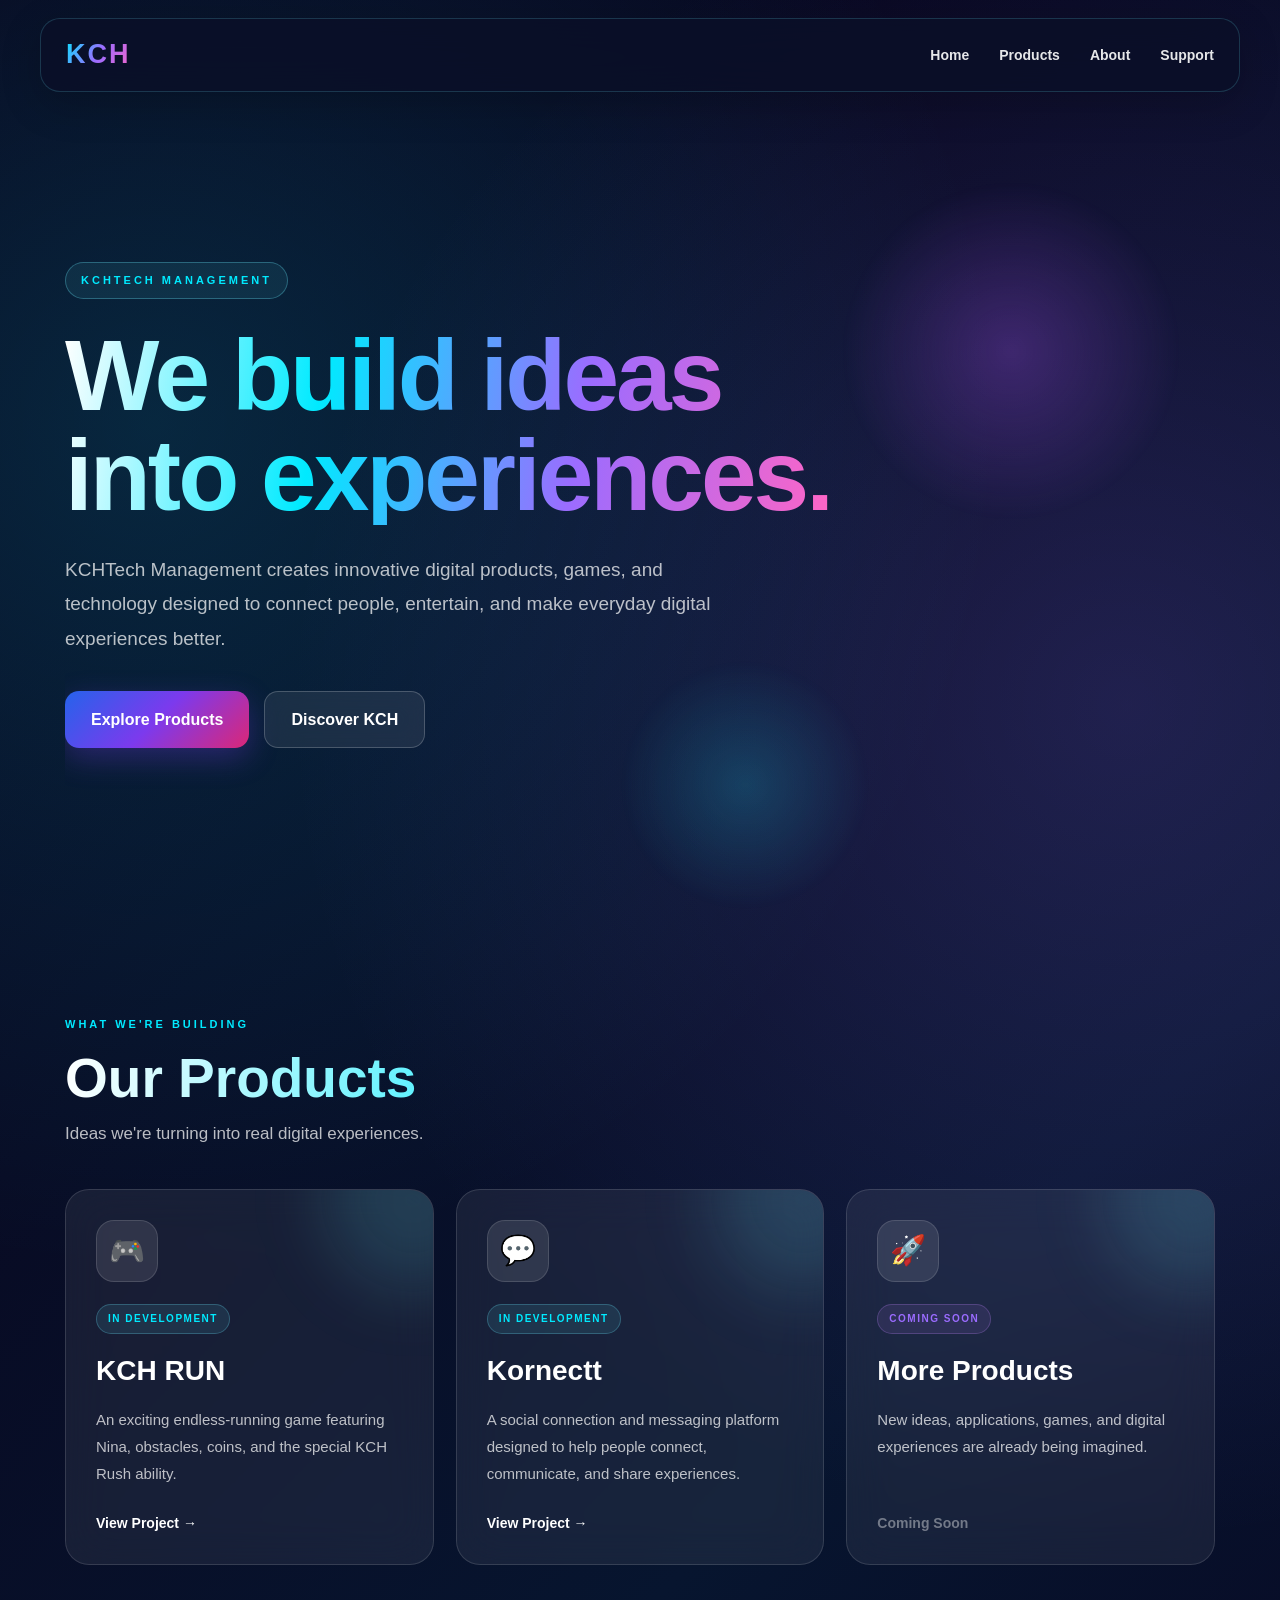
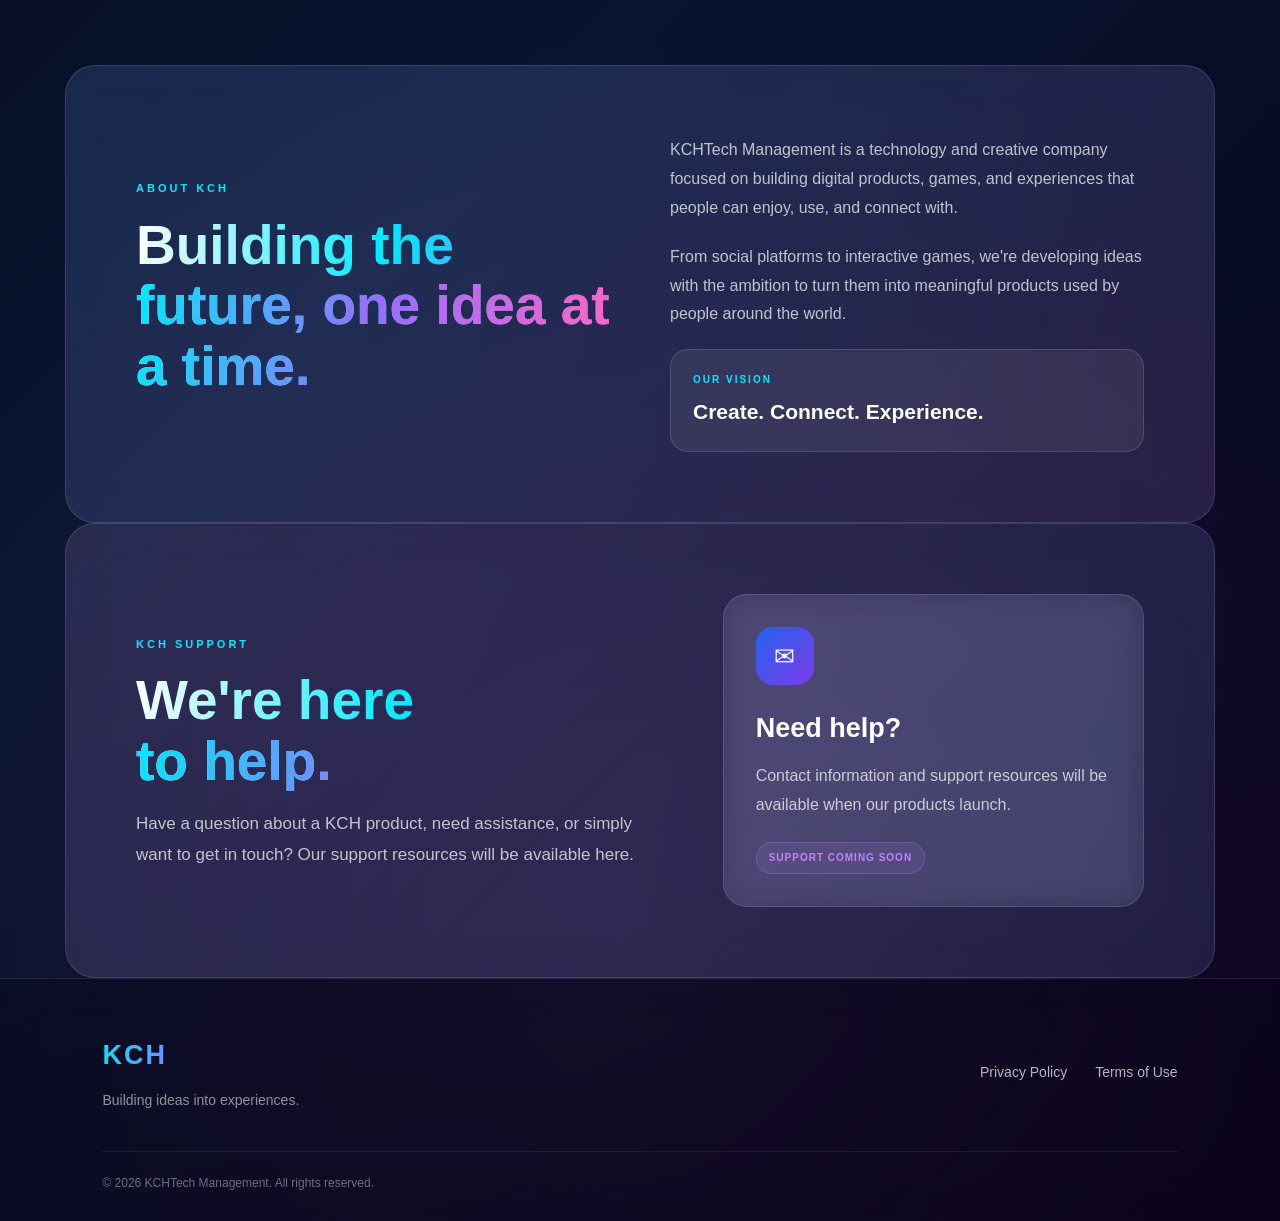
==== index.html @ 2650b239 "Redesign KCHTech Management website" ====
﻿<!DOCTYPE html>
<html lang="en">
<head>
    <meta charset="UTF-8">
    <meta name="viewport" content="width=device-width, initial-scale=1.0">

    <title>KCHTech Management</title>

    <meta
        name="description"
        content="KCHTech Management — building innovative digital products, games, and technology."
    >

    <link rel="stylesheet" href="style.css">
</head>

<body>

    <header>
        <nav>
            <div class="logo">KCH</div>

            <ul>
                <li><a href="#home">Home</a></li>
                <li><a href="#products">Products</a></li>
                <li><a href="#about">About</a></li>
                <li><a href="#support">Support</a></li>
            </ul>
        </nav>
    </header>

    <main>

        <section id="home">

    <div class="hero-content">

        <span class="hero-label">KCHTECH MANAGEMENT</span>

        <h1>
            We build ideas
            <span>into experiences.</span>
        </h1>

        <p>
            KCHTech Management creates innovative digital products,
            games, and technology designed to connect people,
            entertain, and make everyday digital experiences better.
        </p>

        <div class="hero-buttons">
            <a href="#products" class="primary-button">
                Explore Products
            </a>

            <a href="#about" class="secondary-button">
                Discover KCH
            </a>
        </div>

    </div>

    <div class="hero-orb orb-one"></div>
    <div class="hero-orb orb-two"></div>

</section>
        <section id="products">

    <div class="section-heading">
        <span class="section-label">WHAT WE'RE BUILDING</span>

        <h2>Our Products</h2>

        <p>
            Ideas we're turning into real digital experiences.
        </p>
    </div>

    <div class="product-grid">

        <article class="product-card">

            <div class="product-icon">🎮</div>

            <span class="product-status">
                IN DEVELOPMENT
            </span>

            <h3>KCH RUN</h3>

            <p>
                An exciting endless-running game featuring
                Nina, obstacles, coins, and the special
                KCH Rush ability.
            </p>

            <a href="kch-run.html" class="product-link">
    View Project →
</a>

        </article>


        <article class="product-card">

            <div class="product-icon">💬</div>

            <span class="product-status">
                IN DEVELOPMENT
            </span>

            <h3>Kornectt</h3>

            <p>
                A social connection and messaging platform
                designed to help people connect, communicate,
                and share experiences.
            </p>

            <a href="kornectt.html" class="product-link">
    View Project →
</a>

        </article>


        <article class="product-card coming-soon-card">

            <div class="product-icon">🚀</div>

            <span class="product-status coming-soon">
                COMING SOON
            </span>

            <h3>More Products</h3>

            <p>
                New ideas, applications, games, and digital
                experiences are already being imagined.
            </p>

            <span class="product-link disabled">
                Coming Soon
            </span>

        </article>

    </div>

</section>

        <section id="about">

    <div class="about-content">

        <div class="about-heading">
            <span class="section-label">ABOUT KCH</span>

            <h2>
                Building the
                <span>future, one idea at a time.</span>
            </h2>
        </div>

        <div class="about-text">

            <p>
                KCHTech Management is a technology and creative
                company focused on building digital products,
                games, and experiences that people can enjoy,
                use, and connect with.
            </p>

            <p>
                From social platforms to interactive games,
                we're developing ideas with the ambition to
                turn them into meaningful products used by
                people around the world.
            </p>

            <div class="about-highlight">
                <span>OUR VISION</span>

                <strong>
                    Create. Connect. Experience.
                </strong>
            </div>

        </div>

    </div>

</section>

        <section id="support">

    <div class="support-content">

        <div class="support-heading">

            <span class="section-label">KCH SUPPORT</span>

            <h2>
                We're here
                <span>to help.</span>
            </h2>

            <p>
                Have a question about a KCH product, need
                assistance, or simply want to get in touch?
                Our support resources will be available here.
            </p>

        </div>

        <div class="support-card">

            <div class="support-icon">
                ✉
            </div>

            <h3>Need help?</h3>

            <p>
                Contact information and support resources
                will be available when our products launch.
            </p>

            <span class="support-status">
                SUPPORT COMING SOON
            </span>

        </div>

    </div>

</section>

    </main>

    <footer>

    <div class="footer-content">

        <div class="footer-brand">
            <div class="logo">KCH</div>

            <p>
                Building ideas into experiences.
            </p>
        </div>

        <div class="footer-links">

            <a href="privacy.html">
                Privacy Policy
            </a>

            <a href="terms.html">
                Terms of Use
            </a>

        </div>

    </div>

    <div class="footer-bottom">

        <p>
            © 2026 KCHTech Management. All rights reserved.
        </p>

    </div>

</footer>

</body>
</html>
---- style.css ----
:root {
    --cyan: #00eaff;
    --purple: #9b6cff;
    --pink: #ff65c5;
    --text: #ffffff;
    --muted: rgba(255,255,255,0.72);
    --glass: rgba(255,255,255,0.065);
    --border: rgba(255,255,255,0.13);
}

* {
    margin: 0;
    padding: 0;
    box-sizing: border-box;
}

html {
    scroll-behavior: smooth;
    scroll-padding-top: 110px;
}

body {
    min-height: 100vh;
    overflow-x: hidden;
    font-family: Arial, Helvetica, sans-serif;
    color: var(--text);
    line-height: 1.6;

    background:
        radial-gradient(circle at 12% 15%, rgba(0,234,255,.15), transparent 32%),
        radial-gradient(circle at 88% 25%, rgba(155,108,255,.17), transparent 35%),
        radial-gradient(circle at 50% 90%, rgba(255,101,197,.09), transparent 35%),
        linear-gradient(135deg, #090018, #07152f 55%, #09001c);
}

::selection {
    background: rgba(0,234,255,.35);
    color: white;
}

a {
    -webkit-tap-highlight-color: transparent;
}

/* NAVIGATION */

header {
    position: fixed;
    top: 18px;
    left: 50%;
    transform: translateX(-50%);
    width: min(1200px, calc(100% - 40px));
    z-index: 1000;

    background: rgba(10,15,40,.82);
    border: 1px solid rgba(103,232,249,.18);
    border-radius: 20px;

    backdrop-filter: blur(22px);
    -webkit-backdrop-filter: blur(22px);

    box-shadow: 0 12px 40px rgba(0,0,0,.2);
}

nav {
    min-height: 72px;
    padding: 14px 25px;

    display: flex;
    justify-content: space-between;
    align-items: center;
    gap: 20px;
}

.logo {
    font-size: 27px;
    font-weight: 900;
    letter-spacing: 2px;
    text-decoration: none;

    background: linear-gradient(120deg,var(--cyan),var(--purple),var(--pink));
    -webkit-background-clip: text;
    background-clip: text;
    -webkit-text-fill-color: transparent;
}

.logo span {
    font-size: .72em;
}

nav ul {
    list-style: none;
    display: flex;
    align-items: center;
    gap: 30px;
}

nav a:not(.logo) {
    color: rgba(255,255,255,.9);
    text-decoration: none;
    font-size: 14px;
    font-weight: 600;
    transition: color .25s ease;
}

nav a:not(.logo):hover {
    color: var(--cyan);
}

/* GENERAL LAYOUT */

main {
    padding-top: 100px;
}

section {
    width: min(1150px, calc(100% - 40px));
    margin: auto;
    padding: 100px 0;
    scroll-margin-top: 100px;
}

h2 {
    font-size: clamp(36px,5vw,55px);
    line-height: 1.1;
    margin-bottom: 18px;

    background: linear-gradient(100deg,#fff,var(--cyan),var(--purple));
    -webkit-background-clip: text;
    background-clip: text;
    -webkit-text-fill-color: transparent;
}

h3 {
    font-size: 27px;
    margin-bottom: 12px;
}

section p {
    color: var(--muted);
}

/* HERO */

#home {
    min-height: calc(100vh - 90px);
    display: flex;
    align-items: center;
    position: relative;
    isolation: isolate;
    overflow: hidden;
}

.hero-content {
    position: relative;
    z-index: 2;
    max-width: 900px;
}

.hero-label,
.section-label {
    display: inline-block;
    color: var(--cyan);
    font-size: 11px;
    font-weight: 800;
    letter-spacing: 3px;
}

.hero-label {
    padding: 9px 15px;
    margin-bottom: 26px;
    border: 1px solid rgba(103,232,249,.3);
    border-radius: 50px;
    background: rgba(103,232,249,.08);
}

#home h1 {
    max-width: 850px;
    font-size: clamp(55px,9vw,100px);
    line-height: 1;
    letter-spacing: -3px;
    margin-bottom: 28px;

    background: linear-gradient(100deg,#fff,var(--cyan),var(--purple),var(--pink));
    -webkit-background-clip: text;
    background-clip: text;
    -webkit-text-fill-color: transparent;
}

#home h1 span {
    display: block;
}

#home p {
    max-width: 650px;
    font-size: 19px;
    margin-bottom: 35px;
    line-height: 1.8;
    color: var(--muted);
}

.hero-buttons {
    display: flex;
    flex-wrap: wrap;
    gap: 15px;
}

.hero-buttons a {
    display: inline-flex;
    align-items: center;
    justify-content: center;
    width: fit-content;
    padding: 15px 26px;
    border-radius: 14px;
    color: white;
    text-decoration: none;
    font-weight: 700;
    transition: transform .25s ease, box-shadow .25s ease;
}

.primary-button {
    background: linear-gradient(135deg,#2563eb,#7c3aed,#db2777);
    box-shadow: 0 10px 30px rgba(124,58,237,.3);
}

.secondary-button {
    background: rgba(255,255,255,.08);
    border: 1px solid rgba(255,255,255,.2);
    backdrop-filter: blur(12px);
    -webkit-backdrop-filter: blur(12px);
}

.hero-buttons a:hover {
    transform: translateY(-4px);
    box-shadow: 0 15px 35px rgba(0,234,255,.16);
}

.hero-orb {
    position: absolute;
    border-radius: 50%;
    pointer-events: none;
    z-index: -1;
    filter: blur(3px);
}

.orb-one {
    width: 340px;
    height: 340px;
    right: 3%;
    top: 10%;
    background: radial-gradient(circle,rgba(168,85,247,.28),transparent 70%);
}

.orb-two {
    width: 250px;
    height: 250px;
    right: 30%;
    bottom: 0;
    background: radial-gradient(circle,rgba(34,211,238,.2),transparent 70%);
}

/* SECTION HEADINGS */

.section-heading {
    margin-bottom: 42px;
}

.section-heading h2 {
    margin: 12px 0;
}

.section-heading p {
    max-width: 600px;
    font-size: 17px;
}

/* PRODUCTS */

.product-grid {
    display: grid;
    grid-template-columns: repeat(3,minmax(0,1fr));
    gap: 22px;
}

.product-card {
    position: relative;
    min-height: 370px;
    padding: 30px;

    display: flex;
    flex-direction: column;

    border-radius: 24px;
    background: var(--glass);
    border: 1px solid var(--border);

    backdrop-filter: blur(22px);
    -webkit-backdrop-filter: blur(22px);

    overflow: hidden;
    transition: transform .3s ease, border-color .3s ease, box-shadow .3s ease;
}

.product-card::before {
    content: "";
    position: absolute;
    width: 180px;
    height: 180px;
    top: -80px;
    right: -70px;
    border-radius: 50%;
    background: rgba(103,232,249,.15);
    filter: blur(35px);
    pointer-events: none;
}

.product-card:hover {
    transform: translateY(-8px);
    border-color: rgba(0,234,255,.4);
    box-shadow: 0 20px 50px rgba(0,150,255,.12);
}

.product-icon {
    width: 62px;
    height: 62px;
    display: flex;
    align-items: center;
    justify-content: center;
    margin-bottom: 22px;
    border-radius: 18px;
    background: rgba(255,255,255,.1);
    border: 1px solid var(--border);
    font-size: 29px;
}

.product-status {
    width: fit-content;
    padding: 6px 11px;
    margin-bottom: 15px;
    border-radius: 50px;
    background: rgba(103,232,249,.1);
    border: 1px solid rgba(103,232,249,.25);
    color: var(--cyan);
    font-size: 10px;
    font-weight: 800;
    letter-spacing: 1.5px;
}

.product-status.coming-soon {
    color: var(--purple);
    background: rgba(192,132,252,.1);
    border-color: rgba(192,132,252,.25);
}

.product-card h3 {
    font-size: 28px;
}

.product-card p {
    font-size: 15px;
    line-height: 1.8;
    margin-bottom: 25px;
}

.product-link {
    width: fit-content;
    margin-top: auto;
    color: white;
    text-decoration: none;
    font-size: 14px;
    font-weight: 700;
    transition: color .25s ease;
}

.product-link:hover {
    color: var(--cyan);
}

.product-link.disabled {
    color: rgba(255,255,255,.4);
    cursor: default;
}

/* ABOUT */

#about {
    position: relative;
    overflow: hidden;
    padding: 70px;
    border-radius: 30px;
    border: 1px solid var(--border);

    background:
        linear-gradient(135deg,rgba(37,99,235,.12),rgba(168,85,247,.09)),
        var(--glass);

    backdrop-filter: blur(20px);
    -webkit-backdrop-filter: blur(20px);
}

.about-content {
    position: relative;
    z-index: 1;
    display: grid;
    grid-template-columns: 1fr 1fr;
    gap: 60px;
    align-items: center;
}

.about-heading h2 {
    margin-top: 15px;
}

.about-heading h2 span,
.support-heading h2 span {
    display: block;
    background: linear-gradient(100deg,var(--cyan),var(--purple),var(--pink));
    -webkit-background-clip: text;
    background-clip: text;
    -webkit-text-fill-color: transparent;
}

.about-text {
    display: flex;
    flex-direction: column;
    gap: 20px;
}

.about-text p {
    font-size: 16px;
    line-height: 1.8;
}

.about-highlight {
    padding: 22px;
    border-radius: 18px;
    background: rgba(255,255,255,.07);
    border: 1px solid var(--border);
}

.about-highlight span {
    display: block;
    margin-bottom: 7px;
    color: var(--cyan);
    font-size: 10px;
    font-weight: 800;
    letter-spacing: 2px;
}

.about-highlight strong {
    font-size: 21px;
}

/* SUPPORT */

#support {
    position: relative;
    padding: 70px;
    overflow: hidden;
    border-radius: 30px;
    border: 1px solid var(--border);

    background:
        linear-gradient(135deg,rgba(168,85,247,.1),rgba(37,99,235,.09)),
        var(--glass);

    backdrop-filter: blur(20px);
    -webkit-backdrop-filter: blur(20px);
}

.support-content {
    display: grid;
    grid-template-columns: 1fr .8fr;
    gap: 60px;
    align-items: center;
}

.support-heading h2 {
    margin-top: 15px;
}

.support-heading p {
    max-width: 580px;
    font-size: 17px;
    line-height: 1.8;
}

.support-card {
    padding: 32px;
    border-radius: 24px;
    background: rgba(255,255,255,.08);
    border: 1px solid var(--border);
    backdrop-filter: blur(15px);
    -webkit-backdrop-filter: blur(15px);
    transition: transform .3s ease;
}

.support-card:hover {
    transform: translateY(-5px);
}

.support-icon {
    width: 58px;
    height: 58px;
    display: flex;
    align-items: center;
    justify-content: center;
    margin-bottom: 22px;
    border-radius: 17px;
    background: linear-gradient(135deg,#2563eb,#7c3aed);
    font-size: 25px;
}

.support-card p {
    margin-bottom: 22px;
    line-height: 1.8;
}

.support-status {
    display: inline-block;
    padding: 7px 12px;
    border-radius: 50px;
    background: rgba(192,132,252,.1);
    border: 1px solid rgba(192,132,252,.25);
    color: #c084fc;
    font-size: 10px;
    font-weight: 800;
    letter-spacing: 1px;
}

/* PROJECT PAGES */

.project-hero {
    min-height: 85vh;
    display: flex;
    align-items: center;
    justify-content: center;
    text-align: center;
    position: relative;
    overflow: hidden;
    padding: 120px 8% 80px;
}

.project-content {
    max-width: 850px;
    position: relative;
    z-index: 2;
}

.project-content h1 {
    font-size: clamp(4rem,10vw,8rem);
    margin: 20px 0;
    line-height: 1;
    letter-spacing: -4px;
}

.project-content h1 span,
.legal-content h1 span {
    background: linear-gradient(90deg,var(--cyan),var(--purple),var(--pink));
    -webkit-background-clip: text;
    background-clip: text;
    -webkit-text-fill-color: transparent;
}

.project-content > p:not(.project-status-large) {
    max-width: 700px;
    margin: 25px auto;
    font-size: 1.15rem;
    line-height: 1.8;
    color: var(--muted);
}

.project-status-large {
    display: inline-block;
    padding: 10px 22px;
    border-radius: 50px;
    background: rgba(139,92,246,.15);
    border: 1px solid rgba(139,92,246,.35);
    color: #c4b5fd;
    font-size: .8rem;
    font-weight: 700;
    letter-spacing: 2px;
}

.project-info,
.project-development {
    padding: 100px 8%;
    position: relative;
}

.project-development::before {
    content: "";
    position: absolute;
    width: 500px;
    height: 500px;
    background: rgba(0,234,255,.08);
    filter: blur(120px);
    border-radius: 50%;
    top: 0;
    right: -150px;
    pointer-events: none;
}

/* LEGAL PAGES */

.legal-page {
    min-height: 85vh;
    padding: 140px 8% 100px;
    position: relative;
}

.legal-content {
    max-width: 900px;
    margin: 0 auto;
}

.legal-content h1 {
    font-size: clamp(3.5rem,7vw,6rem);
    line-height: 1;
    margin: 20px 0;
    letter-spacing: -3px;
}

.legal-updated {
    color: rgba(255,255,255,.5);
    margin-bottom: 60px;
}

.legal-section {
    padding: 30px 0;
    border-bottom: 1px solid rgba(255,255,255,.08);
}

.legal-section h2 {
    font-size: 1.5rem;
    margin-bottom: 15px;
}

.legal-section p {
    color: var(--muted);
    line-height: 1.8;
    font-size: 1rem;
}

.legal-back {
    display: inline-block;
    margin-top: 45px;
}

/* FOOTER */

footer {
    padding: 55px 8% 28px;
    border-top: 1px solid rgba(255,255,255,.1);
    background: rgba(5,5,20,.4);
    backdrop-filter: blur(20px);
    -webkit-backdrop-filter: blur(20px);
}

.footer-content {
    max-width: 1200px;
    margin: auto;
    display: flex;
    justify-content: space-between;
    align-items: center;
    gap: 35px;
}

.footer-brand p {
    margin-top: 12px;
    color: rgba(255,255,255,.55);
    font-size: 14px;
}

.footer-links {
    display: flex;
    gap: 28px;
}

.footer-links a {
    color: rgba(255,255,255,.7);
    text-decoration: none;
    font-size: 14px;
    transition: color .25s ease;
}

.footer-links a:hover {
    color: var(--cyan);
}

.footer-bottom {
    max-width: 1200px;
    margin: 40px auto 0;
    padding-top: 22px;
    border-top: 1px solid rgba(255,255,255,.07);
}

.footer-bottom p {
    color: rgba(255,255,255,.4);
    font-size: 12px;
}

/* ACCESSIBILITY */

a:focus-visible,
button:focus-visible {
    outline: 2px solid var(--cyan);
    outline-offset: 5px;
}

/* TABLET */

@media (max-width: 900px) {
    .product-grid {
        grid-template-columns: repeat(2,minmax(0,1fr));
    }

    .about-content,
    .support-content {
        gap: 35px;
    }
}

/* MOBILE */

@media (max-width: 768px) {
    header {
        top: 10px;
        width: calc(100% - 20px);
    }

    nav {
        padding: 12px 15px;
        flex-wrap: wrap;
        gap: 10px;
    }

    nav ul {
        width: 100%;
        justify-content: space-between;
        gap: 8px;
    }

    nav a:not(.logo) {
        font-size: 12px;
    }

    main {
        padding-top: 110px;
    }

    section {
        width: calc(100% - 30px);
        padding: 75px 0;
    }

    #home {
        min-height: 75vh;
        padding-top: 55px;
    }

    #home h1 {
        font-size: clamp(43px,11vw,65px);
        letter-spacing: -2px;
    }

    #home p {
        font-size: 16px;
    }

    .hero-buttons {
        width: 100%;
    }

    .hero-buttons a {
        width: 100%;
        text-align: center;
    }

    .orb-one {
        right: -120px;
    }

    .product-grid {
        grid-template-columns: 1fr;
    }

    .product-card {
        min-height: 320px;
    }

    .product-card:hover,
    .support-card:hover {
        transform: none;
    }

    #about,
    #support {
        padding: 40px 24px;
    }

    .about-content,
    .support-content {
        grid-template-columns: 1fr;
        gap: 30px;
    }

    .about-heading h2 {
        font-size: 38px;
    }

    .footer-content {
        flex-direction: column;
        align-items: flex-start;
        gap: 28px;
    }

    .footer-links {
        flex-direction: column;
        gap: 14px;
    }

    .project-hero {
        min-height: 80vh;
        padding: 120px 6% 70px;
    }

    .project-content h1 {
        font-size: clamp(3rem,12vw,4.5rem);
        letter-spacing: -2px;
    }

    .project-content > p:not(.project-status-large) {
        font-size: 1rem;
    }

    .project-info,
    .project-development {
        padding: 70px 6%;
    }

    .legal-page {
        padding: 120px 6% 70px;
    }

    .legal-content h1 {
        font-size: 3.5rem;
    }

    .legal-updated {
        margin-bottom: 35px;
    }

    footer {
        padding: 45px 6% 25px;
    }
}

/* SMALL PHONES */

@media (max-width: 380px) {
    nav {
        padding: 10px;
    }

    nav ul {
        gap: 5px;
    }

    nav a:not(.logo) {
        font-size: 11px;
    }

    #home h1 {
        font-size: 42px;
    }
}

/* REDUCED MOTION */

@media (prefers-reduced-motion: reduce) {
    *,
    *::before,
    *::after {
        scroll-behavior: auto !important;
        animation-duration: .01ms !important;
        transition-duration: .01ms !important;
    }
}
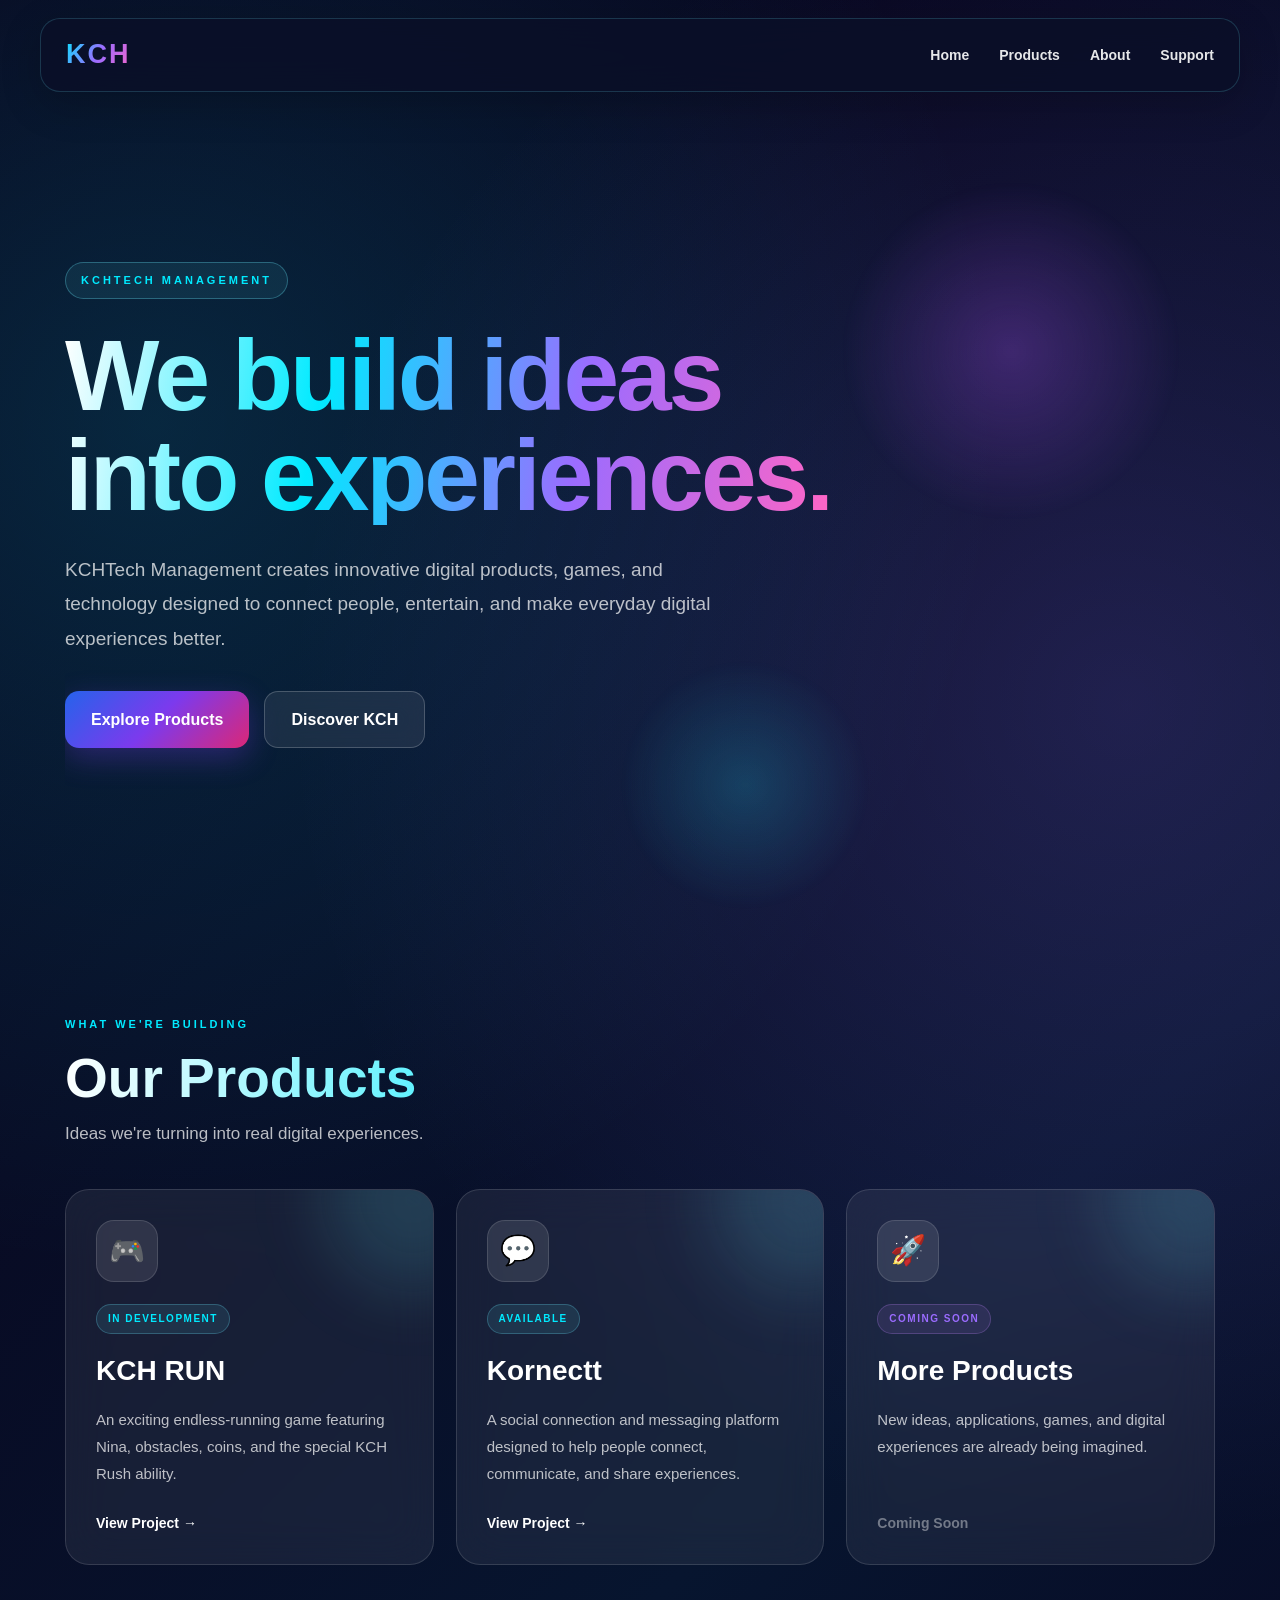
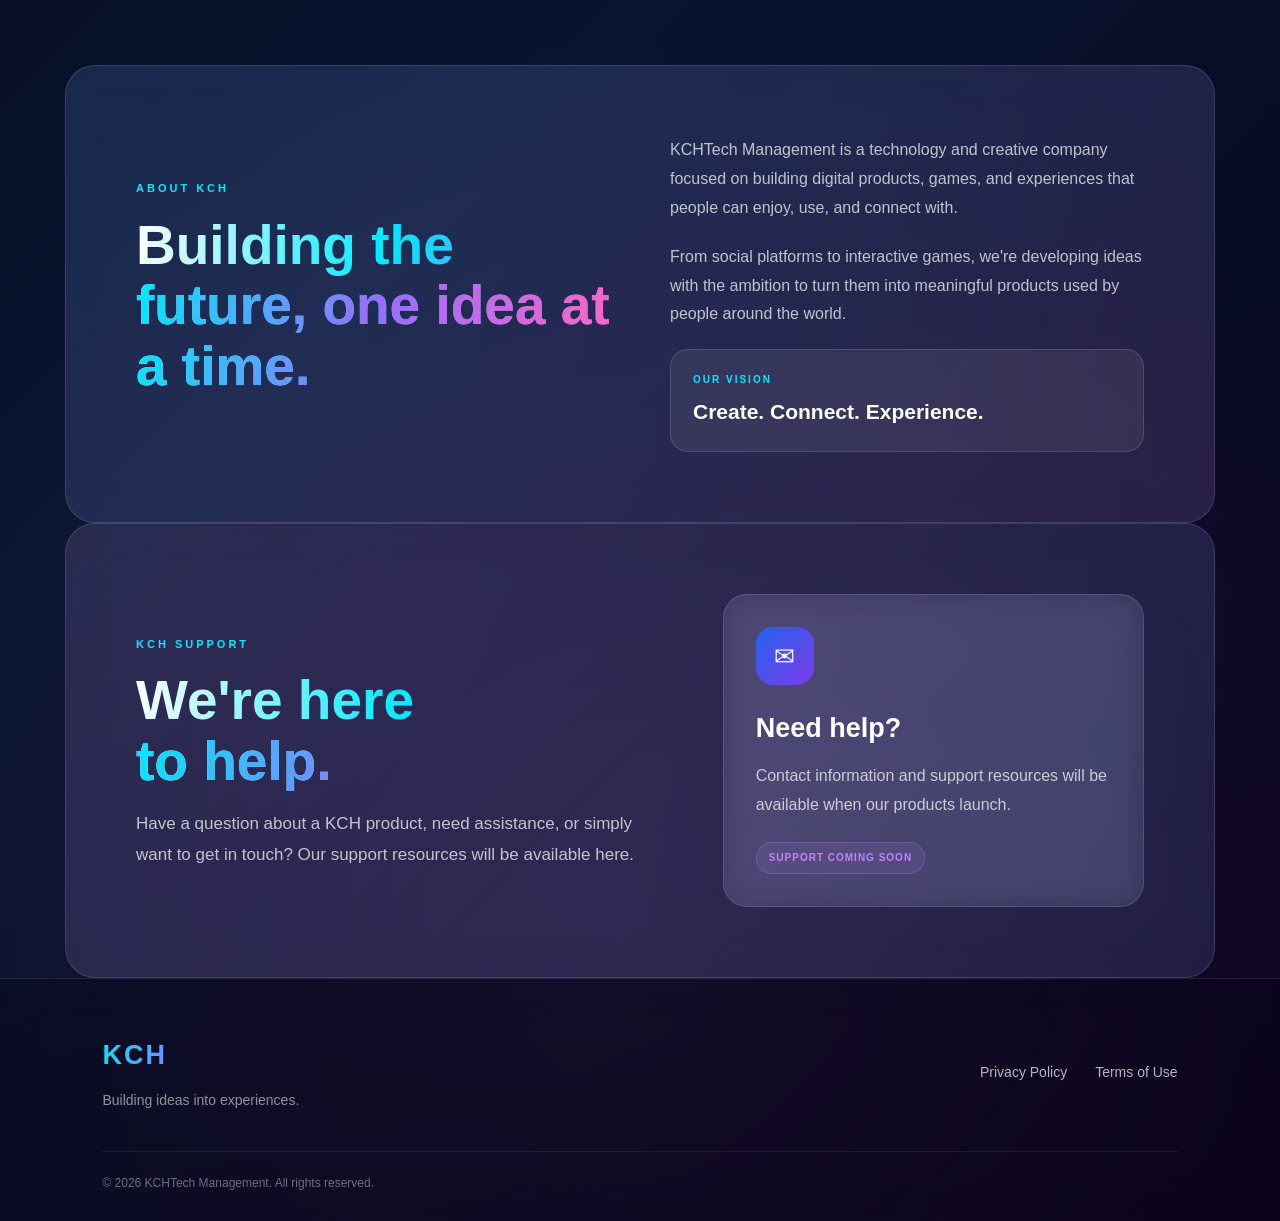
==== commit e231b9a6: "Update website" ====
--- a/index.html
+++ b/index.html
@@ -11,7 +11,10 @@
         content="KCHTech Management — building innovative digital products, games, and technology."
     >
 
-    <link rel="stylesheet" href="style.css">
+    <link rel="manifest" href="./manifest.json">
+<meta name="theme-color" content="#635bff">
+<link rel="icon" href="./icon.svg" type="image/svg+xml">
+<link rel="stylesheet" href="style.css">
 </head>
 
 <body>
@@ -106,7 +109,7 @@
             <div class="product-icon">💬</div>
 
             <span class="product-status">
-                IN DEVELOPMENT
+                 AVAILABLE
             </span>
 
             <h3>Kornectt</h3>
@@ -274,5 +277,8 @@
 
 </footer>
 
+<script src="./pwa.js"></script>
 </body>
 </html>
+
+
--- a/style.css
+++ b/style.css
@@ -886,4 +886,136 @@
         animation-duration: .01ms !important;
         transition-duration: .01ms !important;
     }
-}+}
+/* KORNECTT DOWNLOAD SECTION */
+
+.download-section {
+    position: relative;
+}
+
+.download-grid {
+    display: grid;
+    grid-template-columns: repeat(2, minmax(0, 1fr));
+    gap: 25px;
+}
+
+.download-card {
+    position: relative;
+    padding: 38px;
+    border-radius: 28px;
+    background:
+        linear-gradient(145deg, rgba(37,99,235,.13), rgba(155,108,255,.09)),
+        var(--glass);
+    border: 1px solid var(--border);
+    backdrop-filter: blur(22px);
+    -webkit-backdrop-filter: blur(22px);
+    transition: transform .3s ease, border-color .3s ease;
+    overflow: hidden;
+}
+
+.download-card:hover {
+    transform: translateY(-7px);
+    border-color: rgba(0,234,255,.45);
+}
+
+.download-icon {
+    width: 75px;
+    height: 75px;
+    display: flex;
+    align-items: center;
+    justify-content: center;
+    font-size: 38px;
+    border-radius: 22px;
+    margin-bottom: 24px;
+    background: rgba(255,255,255,.09);
+    border: 1px solid var(--border);
+}
+
+.download-platform {
+    display: inline-block;
+    color: var(--cyan);
+    font-size: 11px;
+    font-weight: 800;
+    letter-spacing: 2px;
+    margin-bottom: 12px;
+}
+
+.download-card h3 {
+    font-size: 27px;
+    margin-bottom: 15px;
+}
+
+.download-card p {
+    line-height: 1.8;
+    margin-bottom: 25px;
+}
+
+.download-button {
+    display: flex;
+    justify-content: center;
+    align-items: center;
+    width: 100%;
+    min-height: 54px;
+    padding: 14px 20px;
+    border-radius: 14px;
+    color: white;
+    text-decoration: none;
+    font-weight: 700;
+    text-align: center;
+    margin-top: 22px;
+    transition: transform .25s ease;
+}
+
+.download-button:hover {
+    transform: translateY(-3px);
+}
+
+.download-card small {
+    display: block;
+    color: var(--muted);
+    margin-top: 17px;
+    font-size: 12px;
+}
+
+.iphone-steps {
+    padding-left: 22px;
+    color: var(--muted);
+    line-height: 2;
+    font-size: 14px;
+}
+
+.download-note {
+    display: flex;
+    gap: 15px;
+    align-items: flex-start;
+    margin-top: 25px;
+    padding: 22px;
+    border-radius: 18px;
+    background: rgba(103,232,249,.07);
+    border: 1px solid rgba(103,232,249,.2);
+}
+
+.download-note p {
+    font-size: 14px;
+    line-height: 1.8;
+}
+
+.download-note strong {
+    color: white;
+}
+
+@media (max-width: 768px) {
+
+    .download-grid {
+        grid-template-columns: 1fr;
+    }
+
+    .download-card {
+        padding: 27px;
+    }
+
+    .download-card:hover {
+        transform: none;
+    }
+
+}
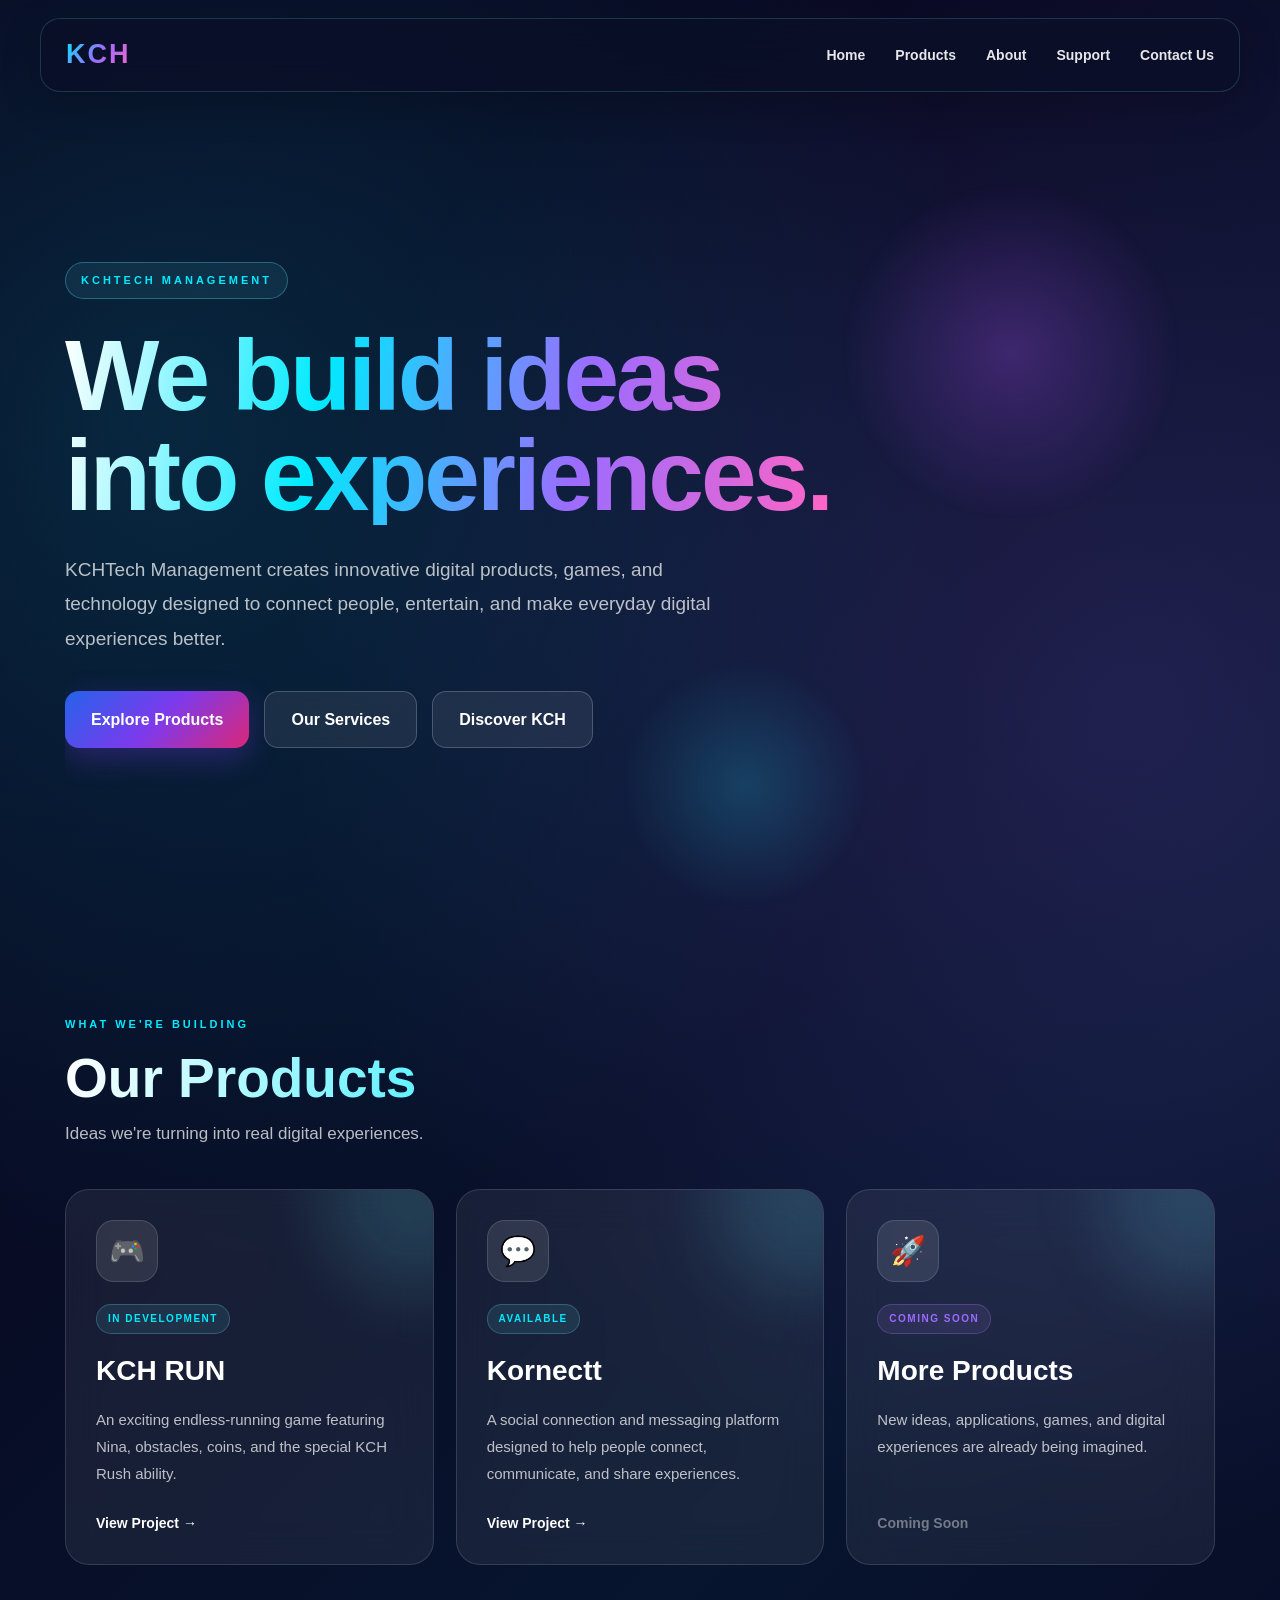
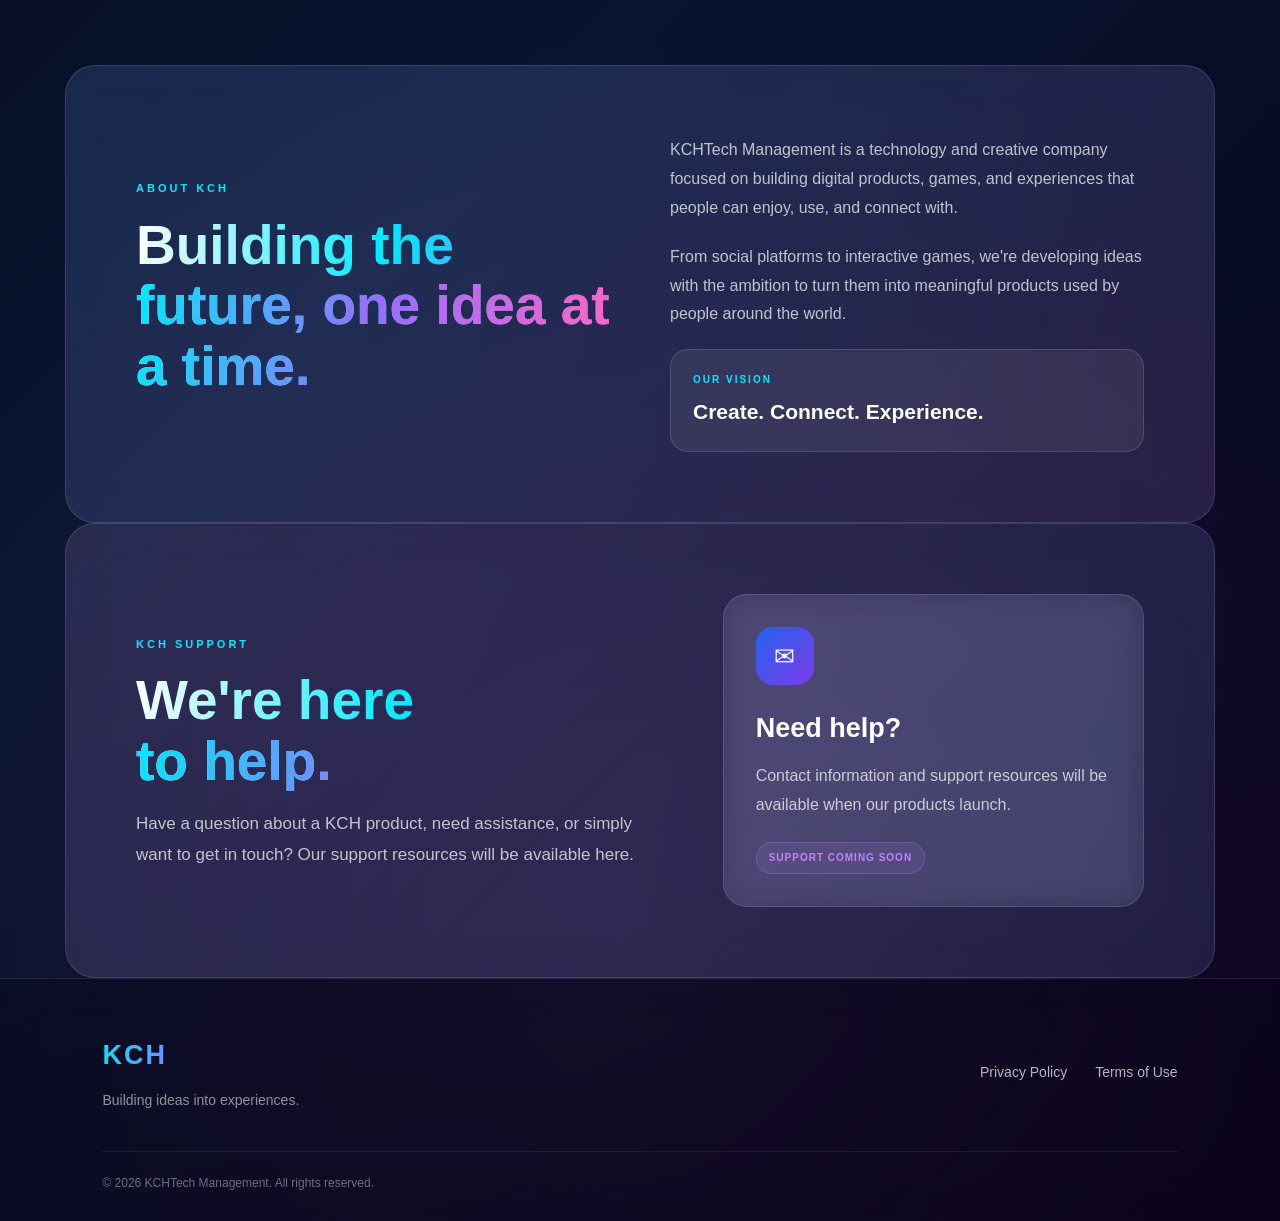
==== commit 446ac3e5: "Add products, services and contact pages" ====
--- a/index.html
+++ b/index.html
@@ -28,6 +28,7 @@
                 <li><a href="#products">Products</a></li>
                 <li><a href="#about">About</a></li>
                 <li><a href="#support">Support</a></li>
+        <li><a href="contact.html">Contact Us</a></li>
             </ul>
         </nav>
     </header>
@@ -51,15 +52,19 @@
             entertain, and make everyday digital experiences better.
         </p>
 
-        <div class="hero-buttons">
-            <a href="#products" class="primary-button">
-                Explore Products
-            </a>
-
-            <a href="#about" class="secondary-button">
-                Discover KCH
-            </a>
-        </div>
+        <div class="hero-buttons">
+    <a href="products.html" class="primary-button">
+        Explore Products
+    </a>
+
+    <a href="services.html" class="secondary-button">
+        Our Services
+    </a>
+
+    <a href="#about" class="secondary-button">
+        Discover KCH
+    </a>
+</div>
 
     </div>
 
@@ -282,3 +287,5 @@
 </html>
 
 
+
+
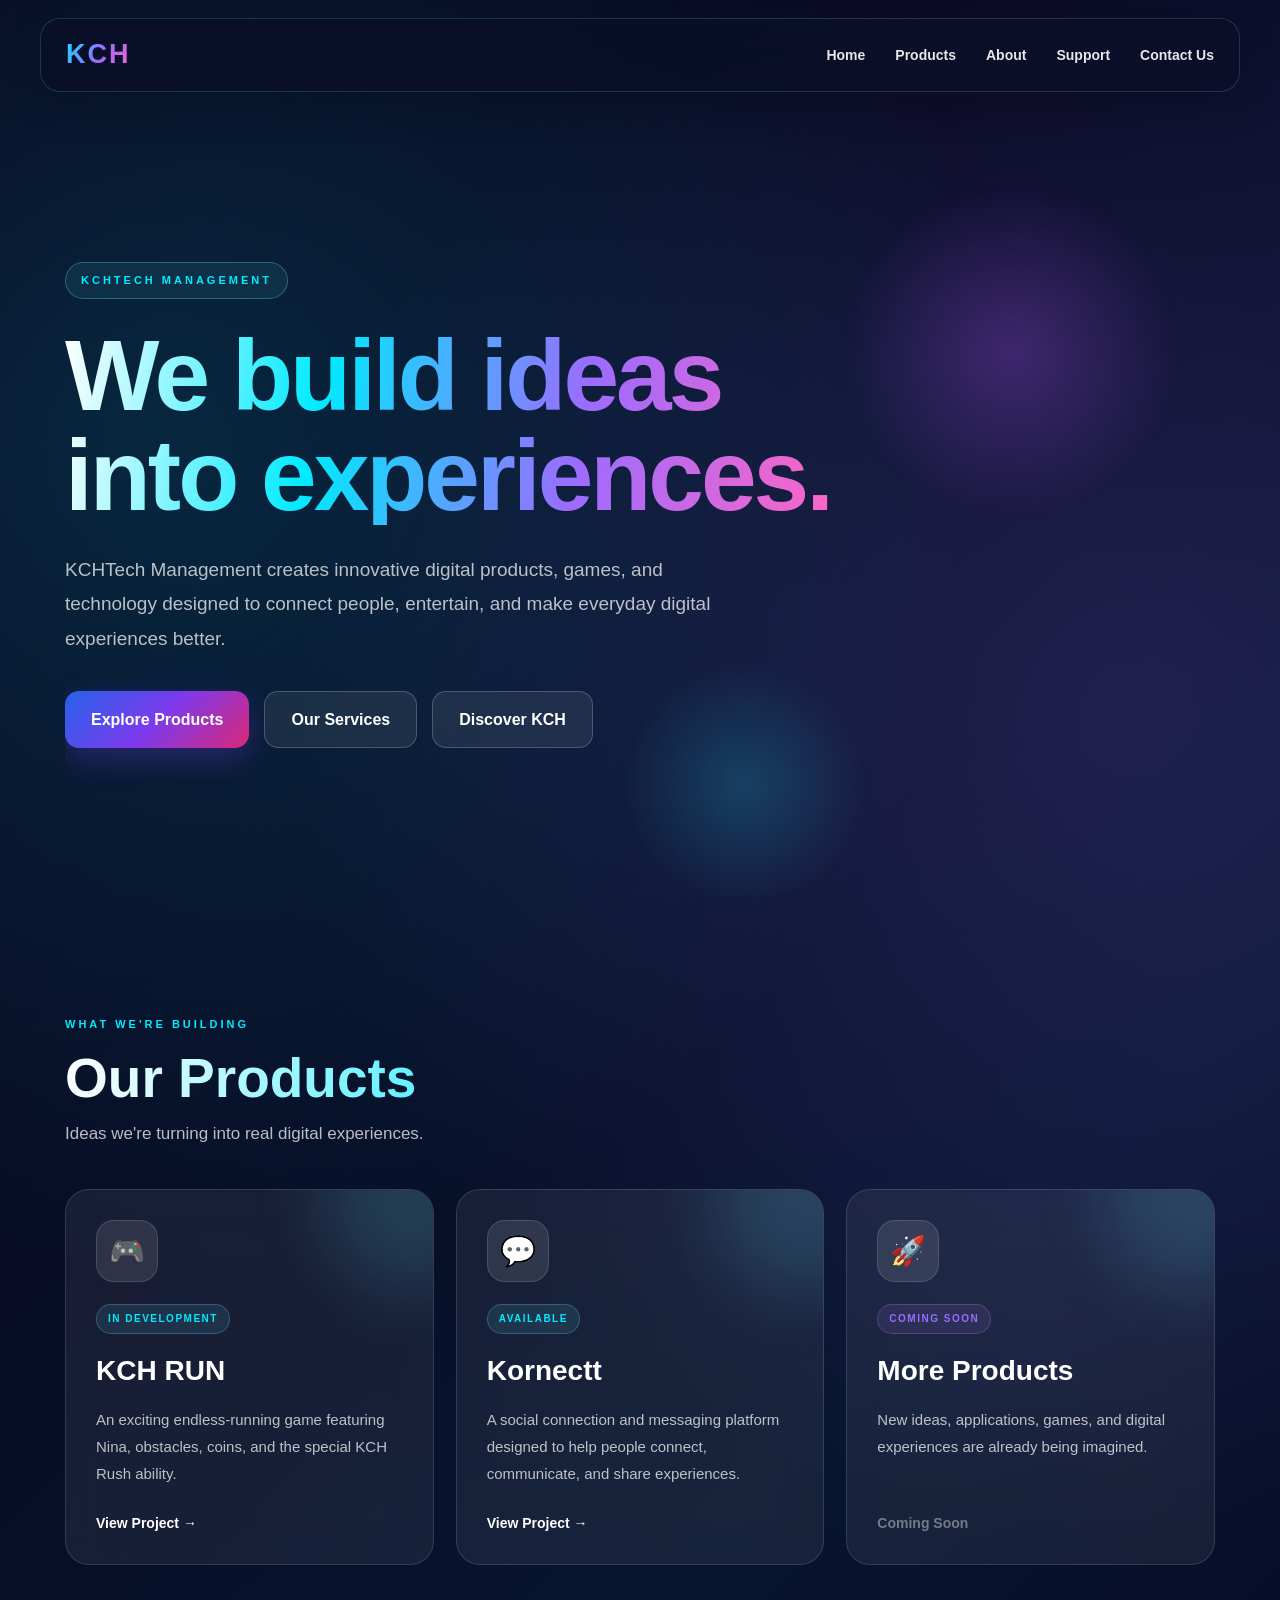
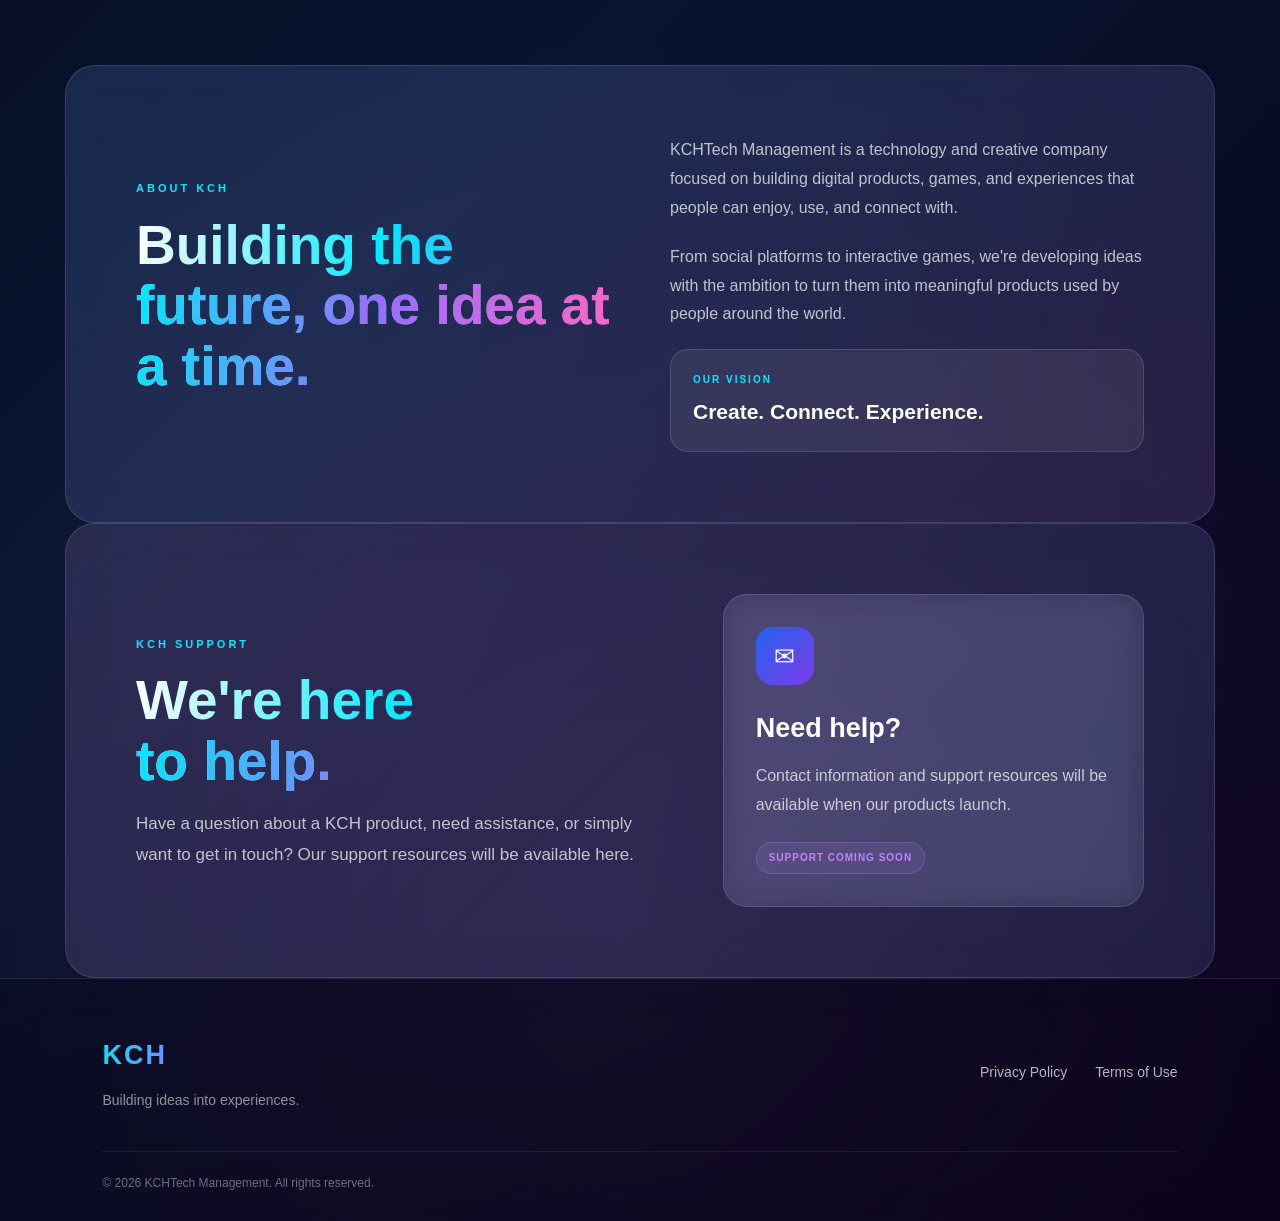
==== commit f24e02ce: "Publish KCHTech website updates" ====
--- a/index.html
+++ b/index.html
@@ -1,4 +1,4 @@
-﻿<!DOCTYPE html>
+<!DOCTYPE html>
 <html lang="en">
 <head>
     <meta charset="UTF-8">
@@ -26,7 +26,7 @@
             <ul>
                 <li><a href="#home">Home</a></li>
                 <li><a href="#products">Products</a></li>
-                <li><a href="#about">About</a></li>
+                <li><a href="about.html">About</a></li>
                 <li><a href="#support">Support</a></li>
         <li><a href="contact.html">Contact Us</a></li>
             </ul>
@@ -61,7 +61,7 @@
         Our Services
     </a>
 
-    <a href="#about" class="secondary-button">
+    <a href="about.html" class="secondary-button">
         Discover KCH
     </a>
 </div>
@@ -285,7 +285,3 @@
 <script src="./pwa.js"></script>
 </body>
 </html>
-
-
-
-
